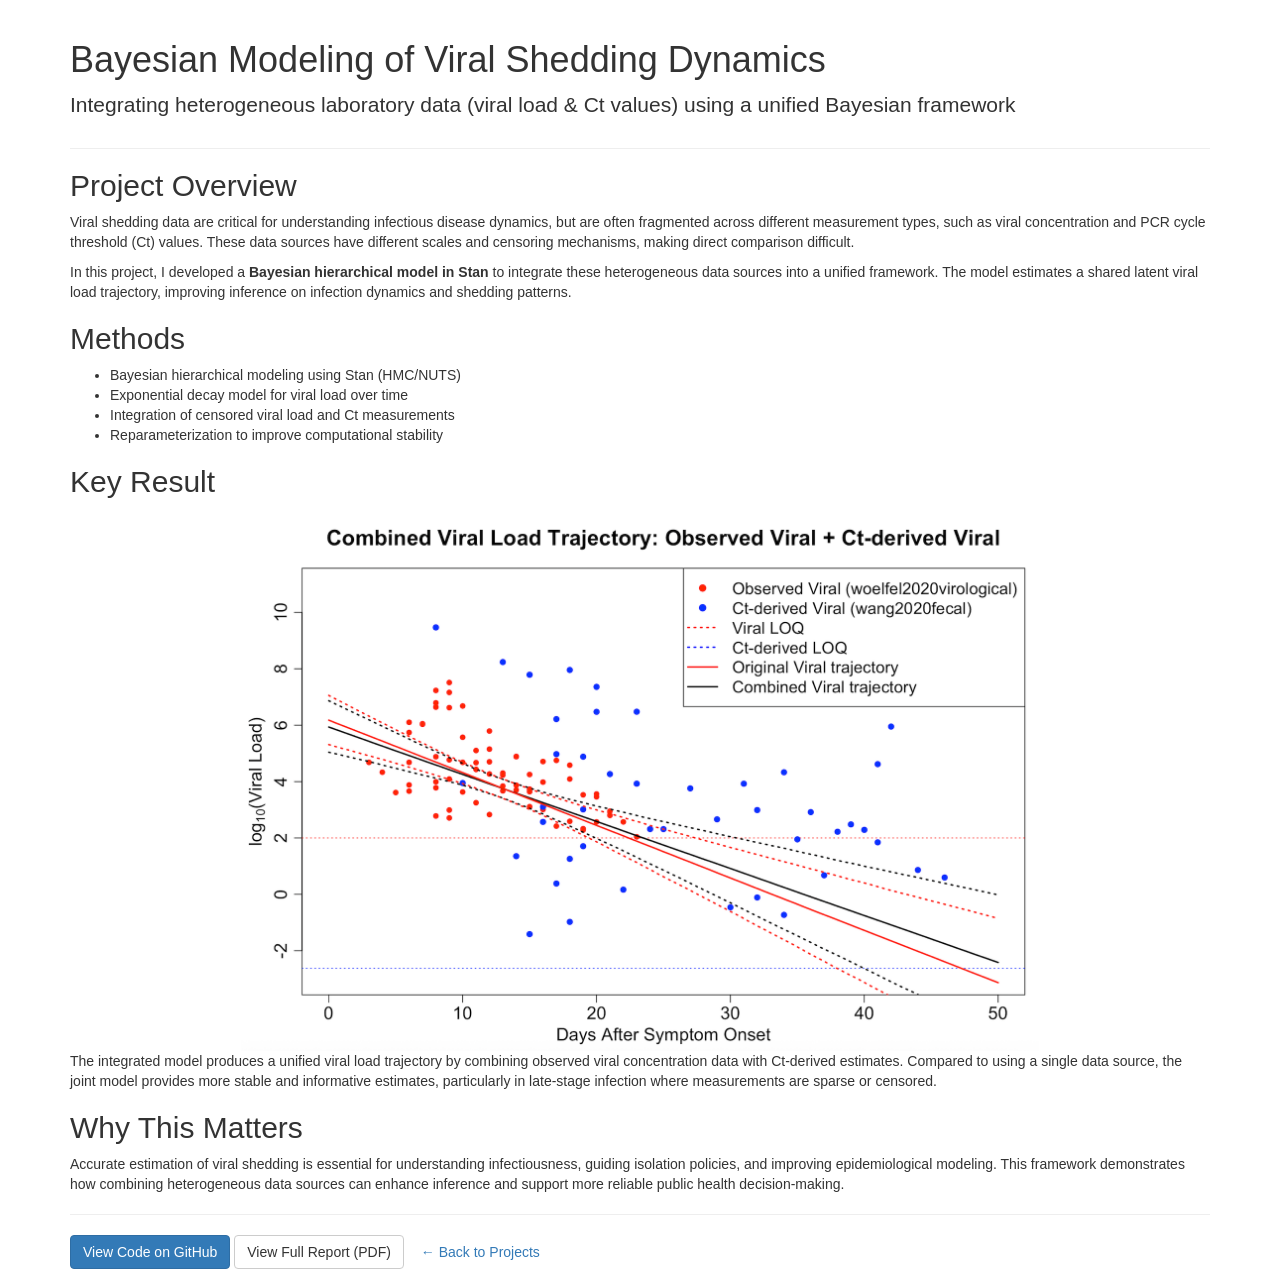
==== bayesianmodel.html @ 337a2fd0 "first try for updating the website" ====
<!DOCTYPE html>
<html>
<head>
  <title>Viral Shedding Modeling Project</title>
  <link rel="stylesheet" href="style.css">
  <link rel="stylesheet" href="https://maxcdn.bootstrapcdn.com/bootstrap/3.3.5/css/bootstrap.min.css">
</head>

<body>

<div class="container">

  <!-- Title -->
  <div class="page-header">
    <h1>Bayesian Modeling of Viral Shedding Dynamics</h1>
    <p class="lead">
      Integrating heterogeneous laboratory data (viral load & Ct values) using a unified Bayesian framework
    </p>
  </div>

  <!-- Overview -->
  <h2>Project Overview</h2>
  <p>
    Viral shedding data are critical for understanding infectious disease dynamics, but are often fragmented across different measurement types,
    such as viral concentration and PCR cycle threshold (Ct) values. These data sources have different scales and censoring mechanisms,
    making direct comparison difficult.
  </p>

  <p>
    In this project, I developed a <strong>Bayesian hierarchical model in Stan</strong> to integrate these heterogeneous data sources into a unified framework.
    The model estimates a shared latent viral load trajectory, improving inference on infection dynamics and shedding patterns.
  </p>

  <!-- Methods -->
  <h2>Methods</h2>
  <ul>
    <li>Bayesian hierarchical modeling using Stan (HMC/NUTS)</li>
    <li>Exponential decay model for viral load over time</li>
    <li>Integration of censored viral load and Ct measurements</li>
    <li>Reparameterization to improve computational stability</li>
  </ul>

  <!-- Key Result -->
  <h2>Key Result</h2>

  <!-- Replace with your actual image -->
  <div style="text-align: center;">
    <img src="images/combined.png" width="70%" alt="Viral Shedding Result">
  </div>

  <p>
    The integrated model produces a unified viral load trajectory by combining observed viral concentration data with Ct-derived estimates.
    Compared to using a single data source, the joint model provides more stable and informative estimates, particularly in late-stage infection
    where measurements are sparse or censored.
  </p>

  <!-- Impact -->
  <h2>Why This Matters</h2>
  <p>
    Accurate estimation of viral shedding is essential for understanding infectiousness, guiding isolation policies,
    and improving epidemiological modeling. This framework demonstrates how combining heterogeneous data sources
    can enhance inference and support more reliable public health decision-making.
  </p>

  <!-- Buttons -->
  <hr>

  <a href="https://github.com/hww228/Shedding-Kinetics-Modeling" target="_blank" class="btn btn-primary">
    View Code on GitHub
  </a>

  <a href="https://github.com/hww228/Shedding-Kinetics-Modeling/blob/main/report/shedding_report.pdf" target="_blank" class="btn btn-default">
    View Full Report (PDF)
  </a>

  <a href="projects.html" class="btn btn-link">
    ← Back to Projects
  </a>

</div>

</body>
</html>
---- style.css ----
/* ============================================================
   Import Google Font
   ============================================================ */
@import url('https://fonts.googleapis.com/css2?family=Inter:wght@300;400;600;700&display=swap');

/* ============================================================
   GLOBAL
   ============================================================ */
body {
  font-family: 'Inter', 'Helvetica Neue', Arial, sans-serif;
  font-size: 16px;
  color: #2C3E50;
  line-height: 1.75;
  background-color: #FAFBFC;
}

h1, h2, h3, h4 {
  color: #1B2A3B;
  font-weight: 700;
}

/* ============================================================
   LINKS
   ============================================================ */
a {
  color: #2C7BB6;
  text-decoration: none;
}

a:hover {
  color: #1A5BB8;
  text-decoration: underline;
}

/* ============================================================
   NAVBAR
   ============================================================ */
.navbar {
  background-color: #1B2A3B !important;
  border-color: #1B2A3B !important;
  box-shadow: 0 2px 6px rgba(0,0,0,0.25);
}

.navbar .navbar-brand {
  color: #FFFFFF !important;
  font-weight: 700 !important;
  font-size: 17px !important;
}

.navbar-nav > li > a {
  color: #CFD8DC !important;
  font-weight: 500;
  font-size: 14px;
  transition: all 0.2s ease;
}

.navbar-nav > li > a:hover,
.navbar-nav > .active > a {
  color: #FFFFFF !important;
  background-color: #2C7BB6 !important;
  border-radius: 4px;
}

/* ============================================================
   PROJECT CARDS
   ============================================================ */
.project-link {
  text-decoration: none !important;
  color: inherit !important;
}

.panel {
  border-radius: 6px !important;
  box-shadow: 0 2px 10px rgba(0,0,0,0.08) !important;
  transition: box-shadow 0.2s ease, transform 0.2s ease;
  margin-bottom: 24px;
}

.panel:hover {
  box-shadow: 0 6px 20px rgba(0,0,0,0.13) !important;
  transform: translateY(-2px);
}

.panel-heading {
  background-color: #1B2A3B !important;
  border-radius: 6px 6px 0 0 !important;
  padding: 14px 18px !important;
}

.panel-title {
  color: #FFFFFF !important;
  font-size: 15px !important;
  font-weight: 600 !important;
}

.panel-body {
  padding: 18px !important;
  font-size: 14px;
  color: #34495E;
  line-height: 1.7;
}

/* ============================================================
   ABOUT PAGE TABLE
   ============================================================ */
table {
  width: 100%;
  border-collapse: collapse;
  margin: 20px 0;
  font-size: 14.5px;
}

th {
  background-color: #1B2A3B;
  color: #FFFFFF;
  padding: 10px 14px;
  text-align: left;
}

td {
  padding: 9px 14px;
  border-bottom: 1px solid #E0E6ED;
  color: #34495E;
}

tr:hover {
  background-color: #F0F4F8;
}

/* ============================================================
   RESPONSIVE / MOBILE
   ============================================================ */
@media (max-width: 768px) {
  .navbar .navbar-brand {
    font-size: 14px !important;
  }

  body {
    font-size: 15px;
  }

  .panel-body {
    font-size: 13.5px !important;
  }
}
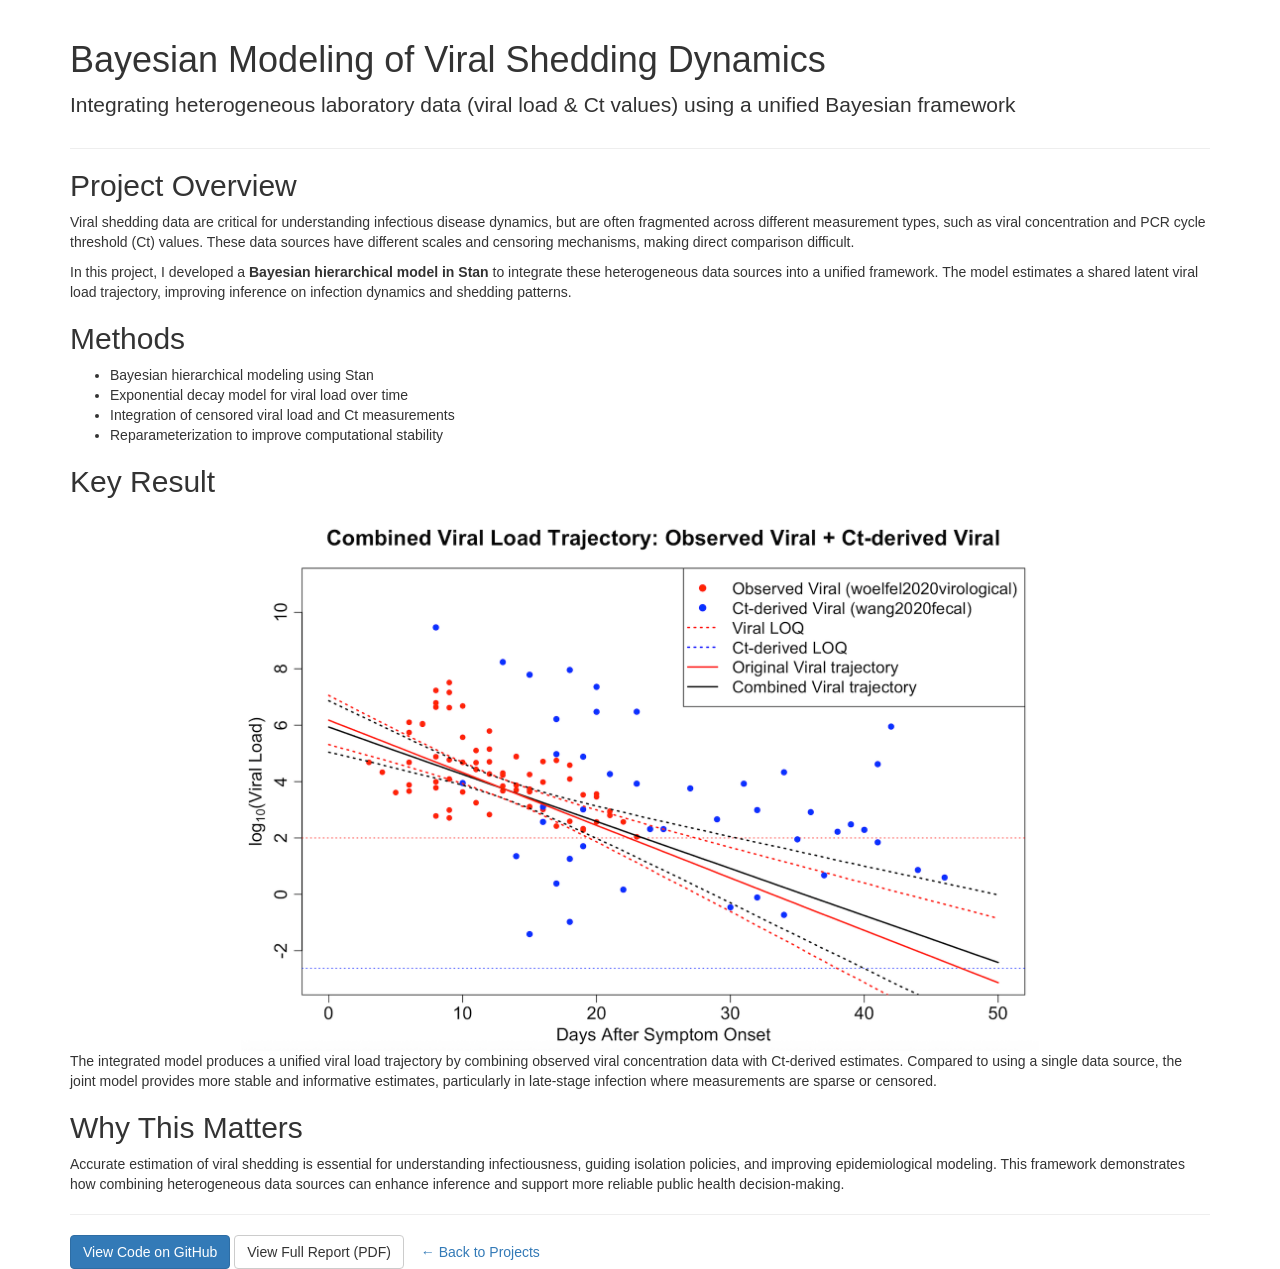
==== commit 452cfdb5: "update website" ====
--- a/bayesianmodel.html
+++ b/bayesianmodel.html
@@ -34,7 +34,7 @@
   <!-- Methods -->
   <h2>Methods</h2>
   <ul>
-    <li>Bayesian hierarchical modeling using Stan (HMC/NUTS)</li>
+    <li>Bayesian hierarchical modeling using Stan</li>
     <li>Exponential decay model for viral load over time</li>
     <li>Integration of censored viral load and Ct measurements</li>
     <li>Reparameterization to improve computational stability</li>
@@ -69,7 +69,7 @@
     View Code on GitHub
   </a>
 
-  <a href="https://github.com/hww228/Shedding-Kinetics-Modeling/blob/main/report/shedding_report.pdf" target="_blank" class="btn btn-default">
+  <a href="https://github.com/hww228/Shedding-Kinetics-Modeling/blob/main/result/report.pdf" target="_blank" class="btn btn-default">
     View Full Report (PDF)
   </a>
 
--- a/style.css
+++ b/style.css
@@ -1,145 +1,417 @@
 /* ============================================================
-   Import Google Font
-   ============================================================ */
-@import url('https://fonts.googleapis.com/css2?family=Inter:wght@300;400;600;700&display=swap');
-
-/* ============================================================
-   GLOBAL
-   ============================================================ */
-body {
-  font-family: 'Inter', 'Helvetica Neue', Arial, sans-serif;
-  font-size: 16px;
-  color: #2C3E50;
+   HERO BANNER (index page)
+   ============================================================ */
+.hero-banner {
+  background: linear-gradient(135deg, #1B2A3B 0%, #2C7BB6 100%);
+  border-radius: 10px;
+  padding: 48px 40px;
+  margin-bottom: 36px;
+  color: white;
+}
+
+.hero-content {
+  display: flex;
+  align-items: center;
+  gap: 36px;
+  flex-wrap: wrap;
+}
+
+.profile-photo {
+  width: 160px;
+  height: 160px;
+  border-radius: 50%;
+  object-fit: cover;
+  border: 4px solid rgba(255,255,255,0.3);
+  box-shadow: 0 4px 16px rgba(0,0,0,0.3);
+  flex-shrink: 0;
+}
+
+.hero-name {
+  color: #FFFFFF !important;
+  font-size: 2.2em;
+  margin-bottom: 4px;
+}
+
+.hero-title {
+  color: #90CAF9;
+  font-size: 1.1em;
+  margin-bottom: 14px;
+  font-weight: 500;
+}
+
+.hero-bio {
+  color: #CFD8DC;
+  font-size: 14.5px;
   line-height: 1.75;
-  background-color: #FAFBFC;
-}
-
-h1, h2, h3, h4 {
+  max-width: 580px;
+  margin-bottom: 24px;
+}
+
+.hero-buttons {
+  display: flex;
+  gap: 12px;
+  flex-wrap: wrap;
+}
+
+.btn-hero-primary {
+  display: inline-block;
+  background-color: #FFFFFF;
+  color: #1B2A3B !important;
+  padding: 10px 22px;
+  border-radius: 5px;
+  font-weight: 700;
+  font-size: 14px;
+  text-decoration: none !important;
+  transition: all 0.2s ease;
+}
+
+.btn-hero-primary:hover {
+  background-color: #E3F2FD !important;
+  transform: translateY(-1px);
+  text-decoration: none !important;
+}
+
+.btn-hero-secondary {
+  display: inline-block;
+  background-color: transparent;
+  color: #FFFFFF !important;
+  padding: 9px 20px;
+  border-radius: 5px;
+  font-weight: 600;
+  font-size: 14px;
+  text-decoration: none !important;
+  border: 2px solid rgba(255,255,255,0.6);
+  transition: all 0.2s ease;
+}
+
+.btn-hero-secondary:hover {
+  background-color: rgba(255,255,255,0.15) !important;
+  border-color: #FFFFFF;
+  text-decoration: none !important;
+}
+
+/* ============================================================
+   INTEREST TAGS (index page)
+   ============================================================ */
+.section-block {
+  margin-bottom: 36px;
+}
+
+.section-title {
+  font-size: 1.4em;
   color: #1B2A3B;
+  margin-bottom: 18px;
+  padding-bottom: 8px;
+  border-bottom: 2px solid #2C7BB6;
+  display: inline-block;
+}
+
+.interest-tags {
+  display: flex;
+  flex-wrap: wrap;
+  gap: 10px;
+  margin-top: 12px;
+}
+
+.tag {
+  display: inline-block;
+  background-color: #EBF5FB;
+  color: #2C7BB6;
+  font-size: 13px;
+  font-weight: 600;
+  padding: 6px 14px;
+  border-radius: 20px;
+  border: 1px solid #BBDEFB;
+  transition: all 0.2s ease;
+}
+
+.tag:hover {
+  background-color: #2C7BB6;
+  color: #FFFFFF;
+}
+
+/* ============================================================
+   STATS ROW (index page)
+   ============================================================ */
+.stats-row {
+  display: flex;
+  gap: 16px;
+  margin: 28px 0;
+  flex-wrap: wrap;
+}
+
+.stat-card {
+  flex: 1;
+  min-width: 120px;
+  background: #FFFFFF;
+  border: 1px solid #E0E6ED;
+  border-top: 3px solid #2C7BB6;
+  border-radius: 6px;
+  padding: 20px 16px;
+  text-align: center;
+  box-shadow: 0 2px 8px rgba(0,0,0,0.06);
+}
+
+.stat-number {
+  font-size: 2em;
   font-weight: 700;
-}
-
-/* ============================================================
-   LINKS
-   ============================================================ */
-a {
   color: #2C7BB6;
-  text-decoration: none;
-}
-
-a:hover {
-  color: #1A5BB8;
-  text-decoration: underline;
-}
-
-/* ============================================================
-   NAVBAR
-   ============================================================ */
-.navbar {
-  background-color: #1B2A3B !important;
-  border-color: #1B2A3B !important;
-  box-shadow: 0 2px 6px rgba(0,0,0,0.25);
-}
-
-.navbar .navbar-brand {
-  color: #FFFFFF !important;
-  font-weight: 700 !important;
-  font-size: 17px !important;
-}
-
-.navbar-nav > li > a {
-  color: #CFD8DC !important;
-  font-weight: 500;
-  font-size: 14px;
-  transition: all 0.2s ease;
-}
-
-.navbar-nav > li > a:hover,
-.navbar-nav > .active > a {
-  color: #FFFFFF !important;
-  background-color: #2C7BB6 !important;
-  border-radius: 4px;
-}
-
-/* ============================================================
-   PROJECT CARDS
-   ============================================================ */
-.project-link {
-  text-decoration: none !important;
-  color: inherit !important;
-}
-
-.panel {
-  border-radius: 6px !important;
-  box-shadow: 0 2px 10px rgba(0,0,0,0.08) !important;
-  transition: box-shadow 0.2s ease, transform 0.2s ease;
+  line-height: 1;
+  margin-bottom: 6px;
+}
+
+.stat-label {
+  font-size: 12.5px;
+  color: #90A4AE;
+  font-weight: 600;
+  text-transform: uppercase;
+  letter-spacing: 0.5px;
+}
+
+/* ============================================================
+   TIMELINE (about page)
+   ============================================================ */
+.timeline {
+  position: relative;
+  padding-left: 28px;
+  border-left: 2px solid #2C7BB6;
+  margin: 16px 0;
+}
+
+.timeline-item {
+  position: relative;
   margin-bottom: 24px;
 }
 
-.panel:hover {
-  box-shadow: 0 6px 20px rgba(0,0,0,0.13) !important;
-  transform: translateY(-2px);
-}
-
-.panel-heading {
-  background-color: #1B2A3B !important;
-  border-radius: 6px 6px 0 0 !important;
-  padding: 14px 18px !important;
-}
-
-.panel-title {
-  color: #FFFFFF !important;
-  font-size: 15px !important;
-  font-weight: 600 !important;
-}
-
-.panel-body {
-  padding: 18px !important;
+.timeline-dot {
+  position: absolute;
+  left: -36px;
+  top: 4px;
+  width: 14px;
+  height: 14px;
+  border-radius: 50%;
+  background-color: #2C7BB6;
+  border: 2px solid #FFFFFF;
+  box-shadow: 0 0 0 2px #2C7BB6;
+}
+
+.timeline-header {
+  display: flex;
+  justify-content: space-between;
+  align-items: flex-start;
+  flex-wrap: wrap;
+  gap: 8px;
+}
+
+.timeline-degree {
+  font-weight: 700;
+  color: #1B2A3B;
+  font-size: 15px;
+}
+
+.timeline-date {
+  font-size: 13px;
+  color: #90A4AE;
+  font-weight: 600;
+  white-space: nowrap;
+}
+
+.timeline-place {
+  font-size: 13.5px;
+  color: #607D8B;
+  margin-top: 3px;
+}
+
+/* ============================================================
+   EXPERIENCE CARDS (about page)
+   ============================================================ */
+.experience-card {
+  background: #FFFFFF;
+  border: 1px solid #E0E6ED;
+  border-left: 4px solid #2C7BB6;
+  border-radius: 6px;
+  padding: 20px 24px;
+  margin-bottom: 20px;
+  box-shadow: 0 2px 8px rgba(0,0,0,0.05);
+  transition: box-shadow 0.2s ease;
+}
+
+.experience-card:hover {
+  box-shadow: 0 4px 16px rgba(0,0,0,0.1);
+}
+
+.experience-header {
+  display: flex;
+  justify-content: space-between;
+  align-items: flex-start;
+  margin-bottom: 10px;
+  flex-wrap: wrap;
+  gap: 8px;
+}
+
+.experience-title {
+  font-weight: 700;
+  color: #1B2A3B;
+  font-size: 15px;
+}
+
+.experience-place {
+  font-size: 13.5px;
+  color: #607D8B;
+  margin-top: 2px;
+}
+
+.experience-date {
+  font-size: 13px;
+  color: #FFFFFF;
+  background-color: #2C7BB6;
+  padding: 3px 10px;
+  border-radius: 12px;
+  font-weight: 600;
+  white-space: nowrap;
+}
+
+.experience-desc {
   font-size: 14px;
   color: #34495E;
   line-height: 1.7;
-}
-
-/* ============================================================
-   ABOUT PAGE TABLE
-   ============================================================ */
-table {
-  width: 100%;
-  border-collapse: collapse;
-  margin: 20px 0;
-  font-size: 14.5px;
-}
-
-th {
+  margin-bottom: 12px;
+}
+
+/* ============================================================
+   SKILL BARS + BADGES (about page)
+   ============================================================ */
+.skills-grid {
+  display: flex;
+  gap: 32px;
+  flex-wrap: wrap;
+}
+
+.skill-group {
+  flex: 1;
+  min-width: 220px;
+}
+
+.skill-group-title {
+  font-weight: 700;
+  color: #1B2A3B;
+  font-size: 14px;
+  text-transform: uppercase;
+  letter-spacing: 0.5px;
+  margin-bottom: 14px;
+}
+
+.skill-bar-item {
+  display: flex;
+  align-items: center;
+  gap: 12px;
+  margin-bottom: 10px;
+}
+
+.skill-name {
+  font-size: 13.5px;
+  color: #34495E;
+  width: 60px;
+  flex-shrink: 0;
+}
+
+.skill-bar {
+  flex: 1;
+  height: 8px;
+  background-color: #E0E6ED;
+  border-radius: 4px;
+  overflow: hidden;
+}
+
+.skill-fill {
+  height: 100%;
+  background: linear-gradient(90deg, #2C7BB6, #5BA3D0);
+  border-radius: 4px;
+}
+
+.skill-badges {
+  display: flex;
+  flex-wrap: wrap;
+  gap: 8px;
+}
+
+.tag-skill {
+  display: inline-block;
+  background-color: #F0F4F8;
+  color: #2C3E50;
+  font-size: 12.5px;
+  font-weight: 600;
+  padding: 4px 12px;
+  border-radius: 4px;
+  border: 1px solid #DDE3EA;
+}
+
+/* ============================================================
+   CONTACT CHIPS (about page)
+   ============================================================ */
+.contact-row {
+  display: flex;
+  gap: 12px;
+  flex-wrap: wrap;
+}
+
+.contact-chip {
+  display: inline-block;
   background-color: #1B2A3B;
-  color: #FFFFFF;
-  padding: 10px 14px;
-  text-align: left;
-}
-
-td {
-  padding: 9px 14px;
-  border-bottom: 1px solid #E0E6ED;
-  color: #34495E;
-}
-
-tr:hover {
-  background-color: #F0F4F8;
-}
-
-/* ============================================================
-   RESPONSIVE / MOBILE
+  color: #FFFFFF !important;
+  padding: 10px 20px;
+  border-radius: 25px;
+  font-size: 14px;
+  font-weight: 600;
+  text-decoration: none !important;
+  transition: all 0.2s ease;
+}
+
+.contact-chip:hover {
+  background-color: #2C7BB6 !important;
+  transform: translateY(-1px);
+  text-decoration: none !important;
+}
+
+/* ============================================================
+   MOBILE RESPONSIVE ADDITIONS
    ============================================================ */
 @media (max-width: 768px) {
-  .navbar .navbar-brand {
-    font-size: 14px !important;
-  }
-
-  body {
-    font-size: 15px;
-  }
-
-  .panel-body {
-    font-size: 13.5px !important;
+  .hero-content {
+    flex-direction: column;
+    text-align: center;
+    align-items: center;
+  }
+
+  .hero-banner {
+    padding: 28px 20px;
+  }
+
+  .hero-name {
+    font-size: 1.7em;
+  }
+
+  .stats-row {
+    gap: 10px;
+  }
+
+  .stat-card {
+    min-width: 100px;
+  }
+
+  .skills-grid {
+    flex-direction: column;
+  }
+
+  .experience-header {
+    flex-direction: column;
+  }
+
+  .timeline-header {
+    flex-direction: column;
+  }
+
+  .contact-row {
+    flex-direction: column;
   }
 }
